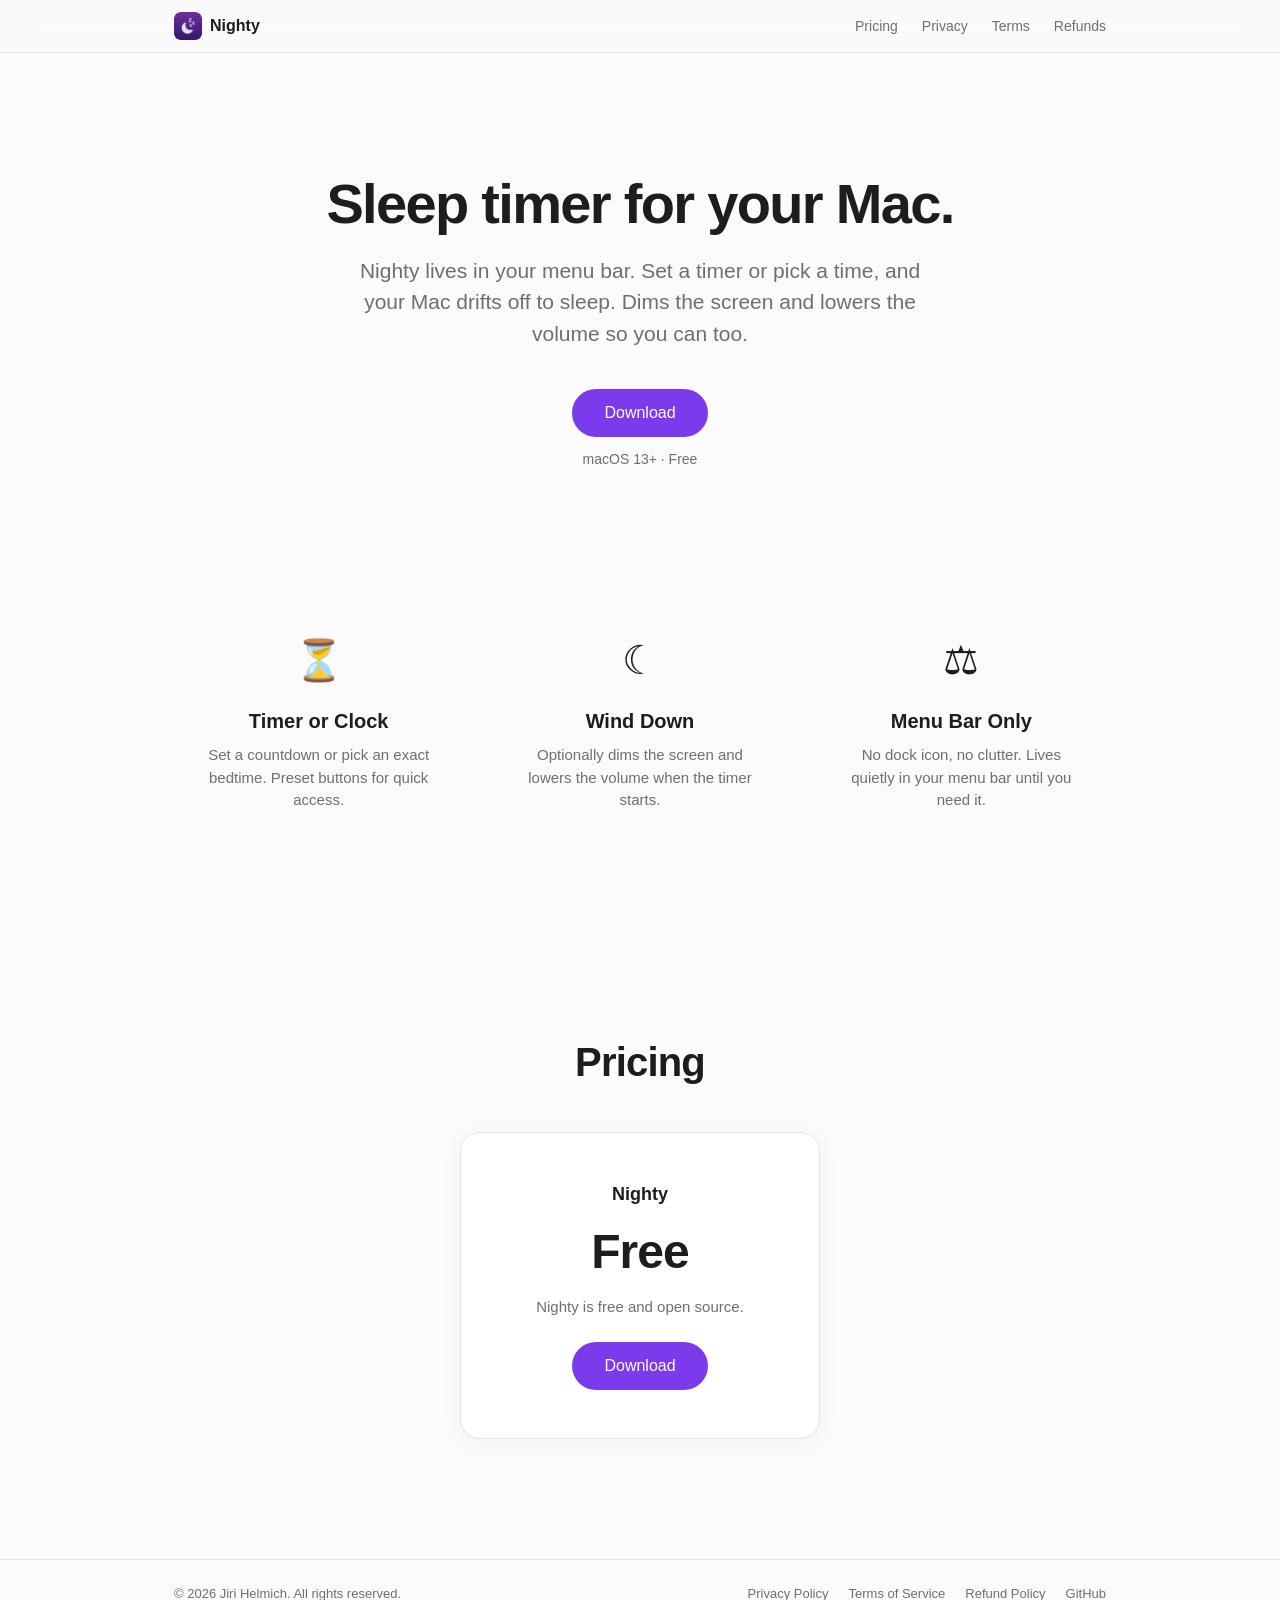
==== index.html @ 2838b52d "Initial site: landing page, privacy, terms, refund policies Apple-style static site for apps.helmich" ====
<!DOCTYPE html>
<html lang="en">
<head>
    <meta charset="UTF-8">
    <meta name="viewport" content="width=device-width, initial-scale=1.0">
    <title>Nighty — Sleep Timer for Mac</title>
    <meta name="description" content="Nighty is a lightweight macOS menu bar app that puts your Mac to sleep on a schedule.">
    <link rel="stylesheet" href="style.css">
</head>
<body>
    <nav>
        <div class="nav-inner">
            <a href="/" class="nav-brand">
                <img src="icon.png" alt="Nighty" class="nav-icon">
                <span>Nighty</span>
            </a>
            <div class="nav-links">
                <a href="#pricing">Pricing</a>
                <a href="/privacy.html">Privacy</a>
                <a href="/terms.html">Terms</a>
                <a href="/refunds.html">Refunds</a>
            </div>
        </div>
    </nav>

    <main>
        <!-- Hero -->
        <section class="hero">
            <h1>Sleep timer for your Mac.</h1>
            <p class="hero-sub">Nighty lives in your menu bar. Set a timer or pick a time, and your Mac drifts off to sleep. Dims the screen and lowers the volume so you can too.</p>
            <div class="hero-cta">
                <a href="https://github.com/jirihelmich/nighty/releases/latest" class="btn btn-primary">Download</a>
                <span class="hero-meta">macOS 13+ &middot; Free</span>
            </div>
        </section>

        <!-- Features -->
        <section class="features">
            <div class="feature">
                <div class="feature-icon">&#9203;</div>
                <h3>Timer or Clock</h3>
                <p>Set a countdown or pick an exact bedtime. Preset buttons for quick access.</p>
            </div>
            <div class="feature">
                <div class="feature-icon">&#9790;</div>
                <h3>Wind Down</h3>
                <p>Optionally dims the screen and lowers the volume when the timer starts.</p>
            </div>
            <div class="feature">
                <div class="feature-icon">&#9878;</div>
                <h3>Menu Bar Only</h3>
                <p>No dock icon, no clutter. Lives quietly in your menu bar until you need it.</p>
            </div>
        </section>

        <!-- Pricing -->
        <section class="pricing" id="pricing">
            <h2>Pricing</h2>
            <div class="price-card">
                <div class="price-name">Nighty</div>
                <div class="price-amount">Free</div>
                <p class="price-desc">Nighty is free and open source.</p>
                <a href="https://github.com/jirihelmich/nighty/releases/latest" class="btn btn-primary">Download</a>
            </div>
        </section>
    </main>

    <footer>
        <div class="footer-inner">
            <p>&copy; 2026 Jiri Helmich. All rights reserved.</p>
            <div class="footer-links">
                <a href="/privacy.html">Privacy Policy</a>
                <a href="/terms.html">Terms of Service</a>
                <a href="/refunds.html">Refund Policy</a>
                <a href="https://github.com/jirihelmich/nighty">GitHub</a>
            </div>
        </div>
    </footer>
</body>
</html>
---- style.css ----
:root {
    --text: #1d1d1f;
    --text-secondary: #6e6e73;
    --bg: #fbfbfd;
    --accent: #7c3aed;
    --accent-light: #ede9fe;
    --border: #e5e5ea;
    --radius: 12px;
    --max-width: 980px;
}

* {
    margin: 0;
    padding: 0;
    box-sizing: border-box;
}

body {
    font-family: -apple-system, BlinkMacSystemFont, "SF Pro Text", "Helvetica Neue", sans-serif;
    color: var(--text);
    background: var(--bg);
    -webkit-font-smoothing: antialiased;
    line-height: 1.5;
}

/* Nav */
nav {
    position: sticky;
    top: 0;
    z-index: 100;
    background: rgba(251, 251, 253, 0.8);
    backdrop-filter: blur(20px);
    -webkit-backdrop-filter: blur(20px);
    border-bottom: 1px solid var(--border);
}

.nav-inner {
    max-width: var(--max-width);
    margin: 0 auto;
    padding: 0 24px;
    height: 52px;
    display: flex;
    align-items: center;
    justify-content: space-between;
}

.nav-brand {
    display: flex;
    align-items: center;
    gap: 8px;
    text-decoration: none;
    color: var(--text);
    font-weight: 600;
    font-size: 16px;
}

.nav-icon {
    width: 28px;
    height: 28px;
    border-radius: 6px;
}

.nav-links {
    display: flex;
    gap: 24px;
}

.nav-links a {
    text-decoration: none;
    color: var(--text-secondary);
    font-size: 14px;
    transition: color 0.2s;
}

.nav-links a:hover {
    color: var(--text);
}

/* Hero */
.hero {
    max-width: var(--max-width);
    margin: 0 auto;
    padding: 120px 24px 80px;
    text-align: center;
}

.hero h1 {
    font-size: 56px;
    font-weight: 700;
    letter-spacing: -0.03em;
    line-height: 1.1;
    margin-bottom: 20px;
}

.hero-sub {
    font-size: 21px;
    color: var(--text-secondary);
    max-width: 600px;
    margin: 0 auto 40px;
    line-height: 1.5;
}

.hero-cta {
    display: flex;
    flex-direction: column;
    align-items: center;
    gap: 12px;
}

.hero-meta {
    font-size: 14px;
    color: var(--text-secondary);
}

/* Buttons */
.btn {
    display: inline-block;
    text-decoration: none;
    font-size: 16px;
    font-weight: 500;
    border-radius: 980px;
    padding: 12px 32px;
    transition: all 0.2s;
}

.btn-primary {
    background: var(--accent);
    color: white;
}

.btn-primary:hover {
    background: #6d28d9;
    transform: scale(1.02);
}

/* Features */
.features {
    max-width: var(--max-width);
    margin: 0 auto;
    padding: 40px 24px 100px;
    display: grid;
    grid-template-columns: repeat(3, 1fr);
    gap: 32px;
}

.feature {
    text-align: center;
    padding: 40px 24px;
}

.feature-icon {
    font-size: 40px;
    margin-bottom: 16px;
}

.feature h3 {
    font-size: 20px;
    font-weight: 600;
    margin-bottom: 8px;
}

.feature p {
    font-size: 15px;
    color: var(--text-secondary);
    line-height: 1.5;
}

/* Pricing */
.pricing {
    max-width: var(--max-width);
    margin: 0 auto;
    padding: 80px 24px;
    text-align: center;
}

.pricing h2 {
    font-size: 40px;
    font-weight: 700;
    letter-spacing: -0.02em;
    margin-bottom: 40px;
}

.price-card {
    max-width: 360px;
    margin: 0 auto;
    padding: 48px 40px;
    border-radius: 20px;
    background: white;
    border: 1px solid var(--border);
    box-shadow: 0 4px 24px rgba(0, 0, 0, 0.04);
}

.price-name {
    font-size: 18px;
    font-weight: 600;
    margin-bottom: 8px;
}

.price-amount {
    font-size: 48px;
    font-weight: 700;
    letter-spacing: -0.02em;
    margin-bottom: 8px;
}

.price-desc {
    font-size: 15px;
    color: var(--text-secondary);
    margin-bottom: 24px;
}

/* Footer */
footer {
    border-top: 1px solid var(--border);
    margin-top: 40px;
}

.footer-inner {
    max-width: var(--max-width);
    margin: 0 auto;
    padding: 24px;
    display: flex;
    justify-content: space-between;
    align-items: center;
}

.footer-inner p {
    font-size: 13px;
    color: var(--text-secondary);
}

.footer-links {
    display: flex;
    gap: 20px;
}

.footer-links a {
    text-decoration: none;
    color: var(--text-secondary);
    font-size: 13px;
    transition: color 0.2s;
}

.footer-links a:hover {
    color: var(--text);
}

/* Legal pages */
.legal {
    max-width: 680px;
    margin: 0 auto;
    padding: 80px 24px;
}

.legal h1 {
    font-size: 36px;
    font-weight: 700;
    letter-spacing: -0.02em;
    margin-bottom: 12px;
}

.legal .updated {
    font-size: 14px;
    color: var(--text-secondary);
    margin-bottom: 40px;
}

.legal h2 {
    font-size: 22px;
    font-weight: 600;
    margin-top: 40px;
    margin-bottom: 12px;
}

.legal p, .legal ul {
    font-size: 16px;
    color: var(--text-secondary);
    line-height: 1.7;
    margin-bottom: 16px;
}

.legal ul {
    padding-left: 24px;
}

.legal a {
    color: var(--accent);
    text-decoration: none;
}

.legal a:hover {
    text-decoration: underline;
}

/* Responsive */
@media (max-width: 768px) {
    .hero h1 {
        font-size: 36px;
    }

    .hero-sub {
        font-size: 18px;
    }

    .features {
        grid-template-columns: 1fr;
        gap: 16px;
    }

    .feature {
        padding: 24px;
    }

    .footer-inner {
        flex-direction: column;
        gap: 16px;
        text-align: center;
    }

    .nav-links {
        gap: 16px;
    }

    .nav-links a {
        font-size: 13px;
    }
}
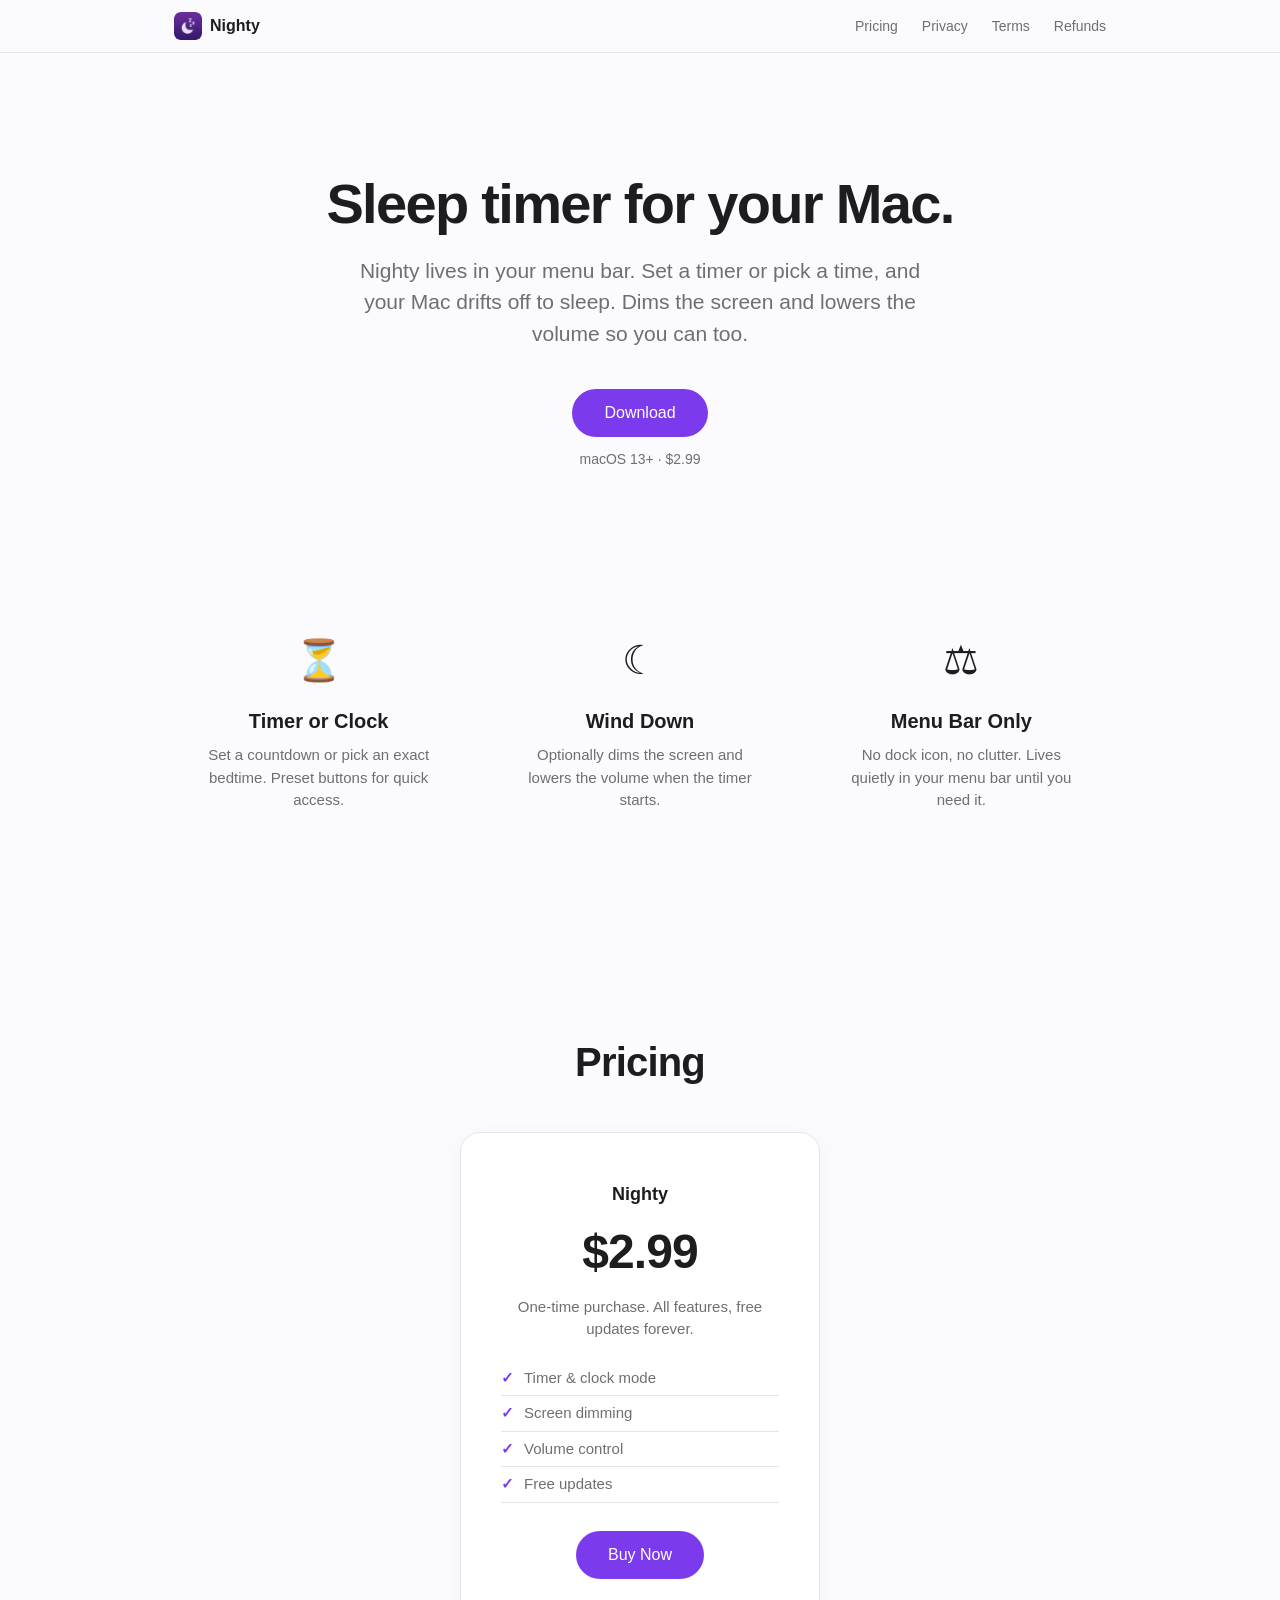
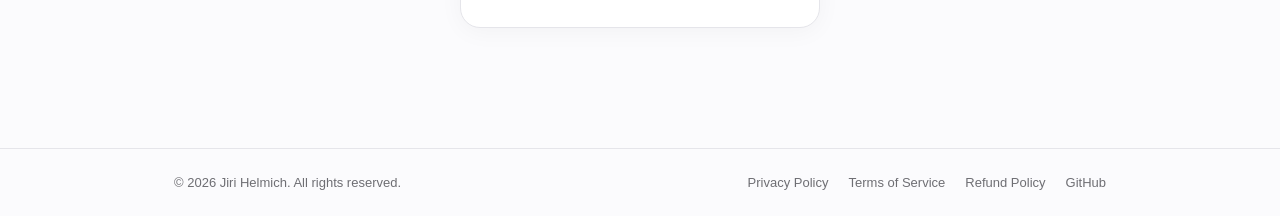
==== commit 6146d50f: "Update pricing to $2.99 one-time, add feature list, update refund policy Co-Authored-By: Claude Opus" ====
--- a/index.html
+++ b/index.html
@@ -30,7 +30,7 @@
             <p class="hero-sub">Nighty lives in your menu bar. Set a timer or pick a time, and your Mac drifts off to sleep. Dims the screen and lowers the volume so you can too.</p>
             <div class="hero-cta">
                 <a href="https://github.com/jirihelmich/nighty/releases/latest" class="btn btn-primary">Download</a>
-                <span class="hero-meta">macOS 13+ &middot; Free</span>
+                <span class="hero-meta">macOS 13+ &middot; $2.99</span>
             </div>
         </section>
 
@@ -58,9 +58,15 @@
             <h2>Pricing</h2>
             <div class="price-card">
                 <div class="price-name">Nighty</div>
-                <div class="price-amount">Free</div>
-                <p class="price-desc">Nighty is free and open source.</p>
-                <a href="https://github.com/jirihelmich/nighty/releases/latest" class="btn btn-primary">Download</a>
+                <div class="price-amount">$2.99</div>
+                <p class="price-desc">One-time purchase. All features, free updates forever.</p>
+                <ul class="price-features">
+                    <li>Timer &amp; clock mode</li>
+                    <li>Screen dimming</li>
+                    <li>Volume control</li>
+                    <li>Free updates</li>
+                </ul>
+                <a href="#" class="btn btn-primary">Buy Now</a>
             </div>
         </section>
     </main>
--- a/style.css
+++ b/style.css
@@ -206,7 +206,28 @@
 .price-desc {
     font-size: 15px;
     color: var(--text-secondary);
-    margin-bottom: 24px;
+    margin-bottom: 20px;
+}
+
+.price-features {
+    list-style: none;
+    padding: 0;
+    margin-bottom: 28px;
+    text-align: left;
+}
+
+.price-features li {
+    font-size: 15px;
+    color: var(--text-secondary);
+    padding: 6px 0;
+    border-bottom: 1px solid var(--border);
+}
+
+.price-features li::before {
+    content: "\2713";
+    color: var(--accent);
+    font-weight: 600;
+    margin-right: 10px;
 }
 
 /* Footer */
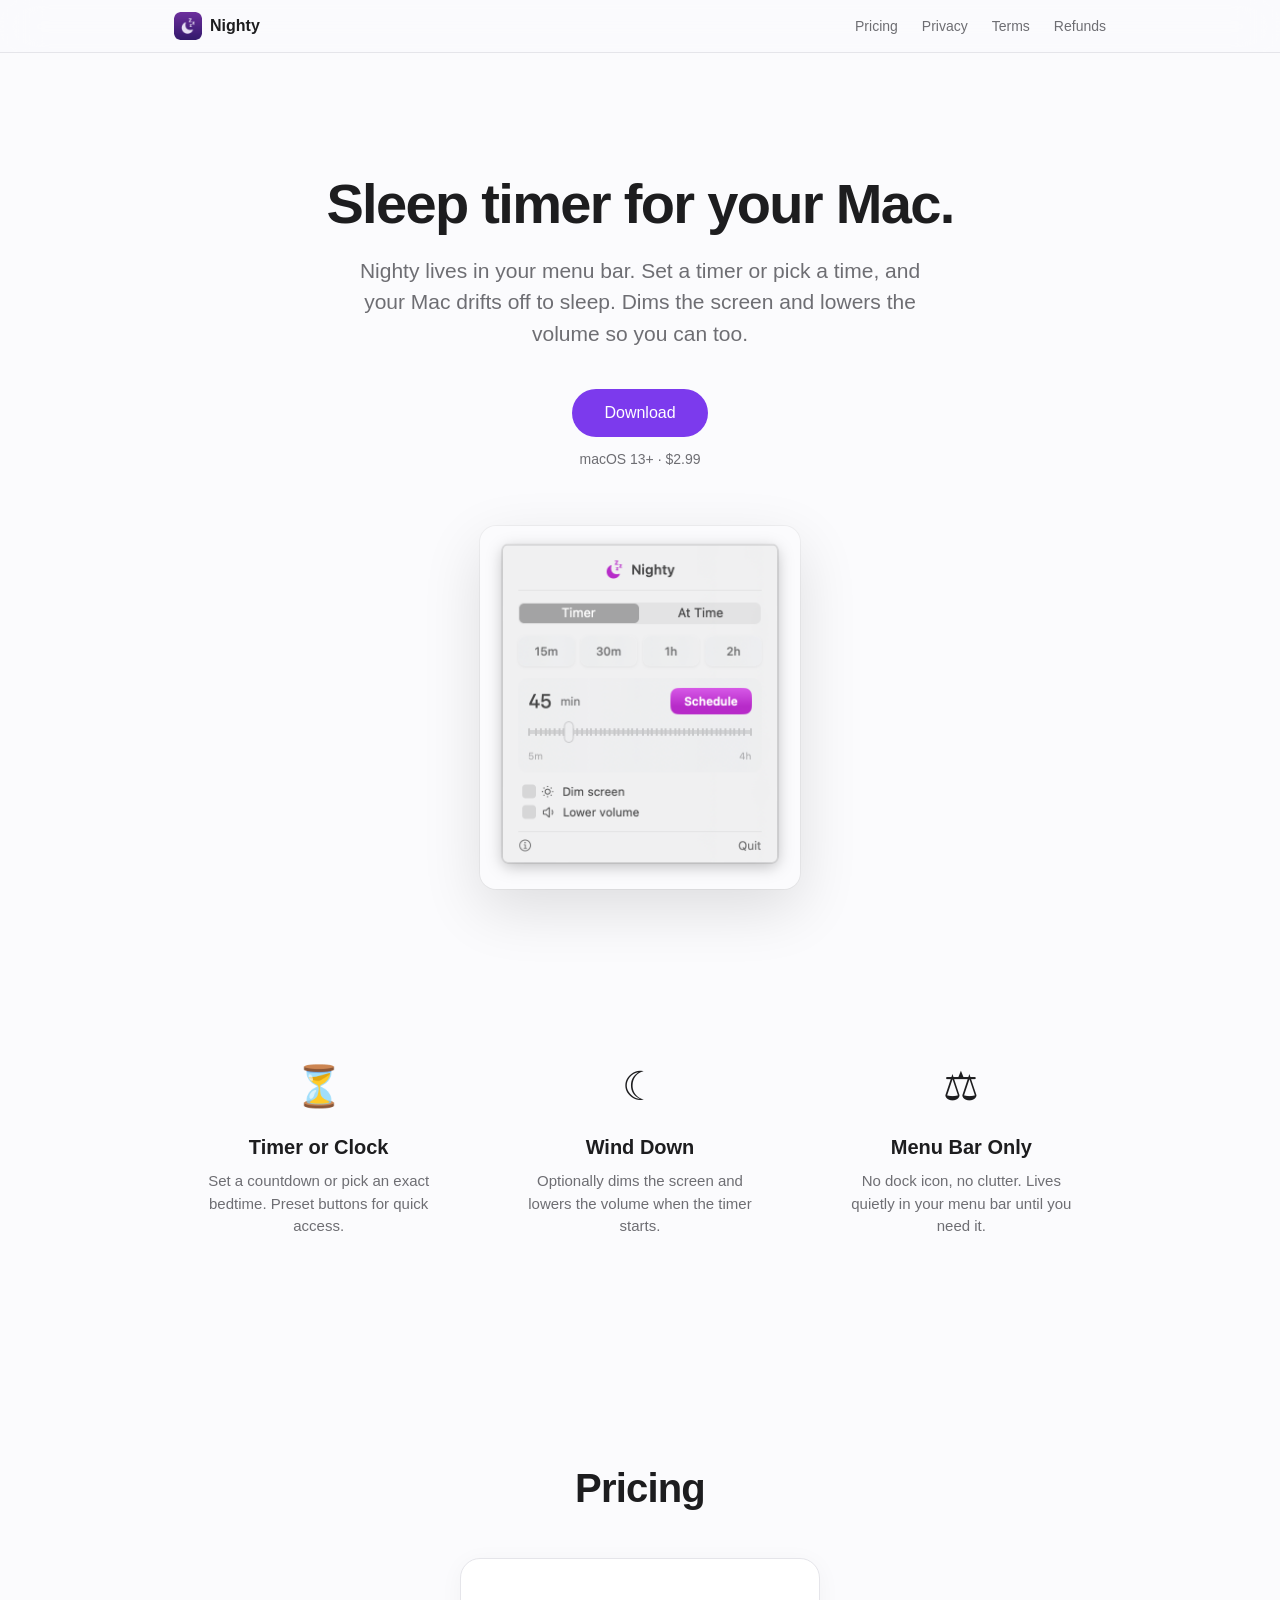
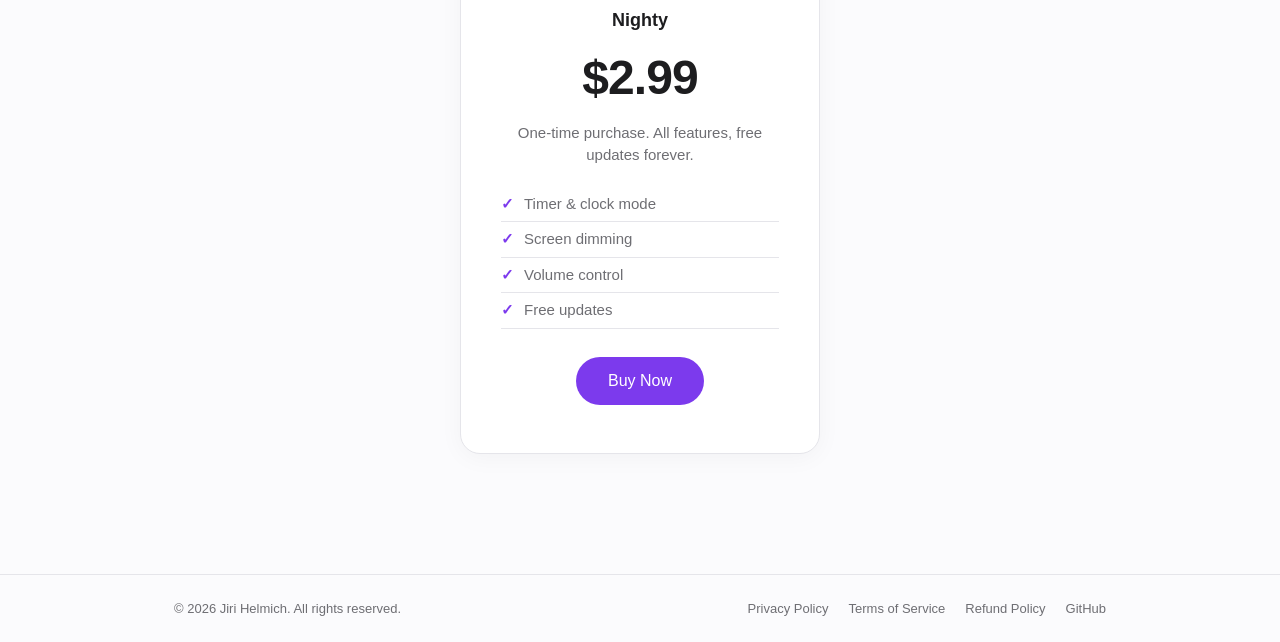
==== commit 2699c6cd: "Add app screenshot to hero section Co-Authored-By: Claude Opus 4.6 <noreply@anthropic.com>" ====
--- a/index.html
+++ b/index.html
@@ -31,6 +31,9 @@
             <div class="hero-cta">
                 <a href="https://github.com/jirihelmich/nighty/releases/latest" class="btn btn-primary">Download</a>
                 <span class="hero-meta">macOS 13+ &middot; $2.99</span>
+            </div>
+            <div class="hero-screenshot">
+                <img src="screenshot.png" alt="Nighty app screenshot">
             </div>
         </section>
 
--- a/style.css
+++ b/style.css
@@ -112,6 +112,17 @@
     color: var(--text-secondary);
 }
 
+.hero-screenshot {
+    margin-top: 56px;
+}
+
+.hero-screenshot img {
+    max-width: 320px;
+    width: 100%;
+    border-radius: 16px;
+    box-shadow: 0 20px 60px rgba(0, 0, 0, 0.12), 0 0 0 1px rgba(0, 0, 0, 0.04);
+}
+
 /* Buttons */
 .btn {
     display: inline-block;
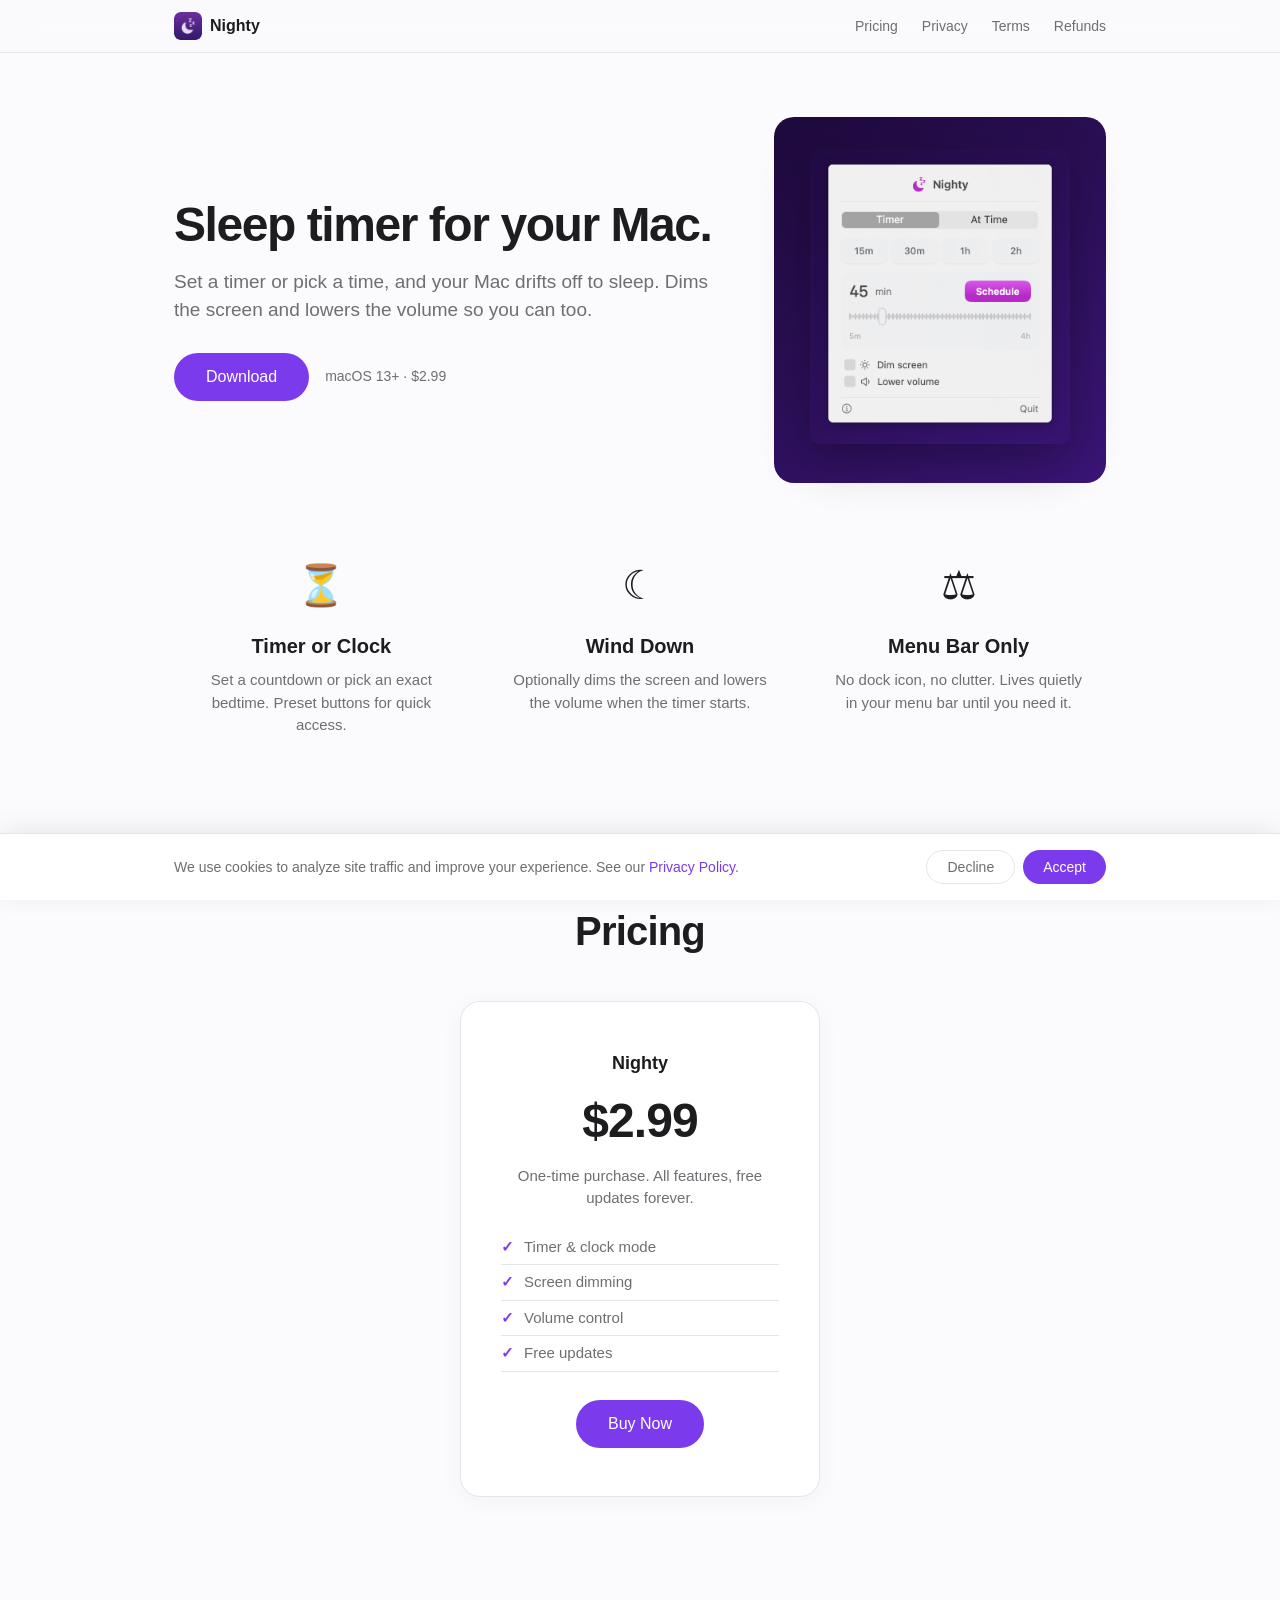
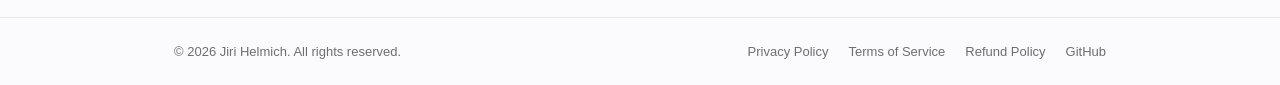
==== commit 649fe03d: "Add cookie consent banner and Google Analytics (GA4) - Cookie banner asks for consent before loading" ====
--- a/index.html
+++ b/index.html
@@ -26,14 +26,20 @@
     <main>
         <!-- Hero -->
         <section class="hero">
-            <h1>Sleep timer for your Mac.</h1>
-            <p class="hero-sub">Nighty lives in your menu bar. Set a timer or pick a time, and your Mac drifts off to sleep. Dims the screen and lowers the volume so you can too.</p>
-            <div class="hero-cta">
-                <a href="https://github.com/jirihelmich/nighty/releases/latest" class="btn btn-primary">Download</a>
-                <span class="hero-meta">macOS 13+ &middot; $2.99</span>
-            </div>
-            <div class="hero-screenshot">
-                <img src="screenshot.png" alt="Nighty app screenshot">
+            <div class="hero-columns">
+                <div class="hero-text">
+                    <h1>Sleep timer for your Mac.</h1>
+                    <p class="hero-sub">Set a timer or pick a time, and your Mac drifts off to sleep. Dims the screen and lowers the volume so you can too.</p>
+                    <div class="hero-cta">
+                        <a href="https://github.com/jirihelmich/nighty/releases/latest" class="btn btn-primary">Download</a>
+                        <span class="hero-meta">macOS 13+ &middot; $2.99</span>
+                    </div>
+                </div>
+                <div class="hero-screenshot">
+                    <div class="hero-screenshot-card">
+                        <img src="screenshot.png" alt="Nighty app screenshot">
+                    </div>
+                </div>
             </div>
         </section>
 
@@ -85,5 +91,6 @@
             </div>
         </div>
     </footer>
+    <script src="analytics.js"></script>
 </body>
 </html>
--- a/style.css
+++ b/style.css
@@ -80,31 +80,38 @@
 .hero {
     max-width: var(--max-width);
     margin: 0 auto;
-    padding: 120px 24px 80px;
-    text-align: center;
+    padding: 64px 24px 32px;
+}
+
+.hero-columns {
+    display: flex;
+    align-items: center;
+    gap: 56px;
+}
+
+.hero-text {
+    flex: 1;
 }
 
 .hero h1 {
-    font-size: 56px;
+    font-size: 48px;
     font-weight: 700;
     letter-spacing: -0.03em;
     line-height: 1.1;
-    margin-bottom: 20px;
+    margin-bottom: 16px;
 }
 
 .hero-sub {
-    font-size: 21px;
-    color: var(--text-secondary);
-    max-width: 600px;
-    margin: 0 auto 40px;
+    font-size: 19px;
+    color: var(--text-secondary);
     line-height: 1.5;
+    margin-bottom: 28px;
 }
 
 .hero-cta {
     display: flex;
-    flex-direction: column;
-    align-items: center;
-    gap: 12px;
+    align-items: center;
+    gap: 16px;
 }
 
 .hero-meta {
@@ -113,14 +120,19 @@
 }
 
 .hero-screenshot {
-    margin-top: 56px;
+    flex-shrink: 0;
+}
+
+.hero-screenshot-card {
+    background: linear-gradient(145deg, #1e0a3c, #3b1578);
+    border-radius: 20px;
+    padding: 32px 36px;
 }
 
 .hero-screenshot img {
-    max-width: 320px;
-    width: 100%;
-    border-radius: 16px;
-    box-shadow: 0 20px 60px rgba(0, 0, 0, 0.12), 0 0 0 1px rgba(0, 0, 0, 0.04);
+    width: 260px;
+    border-radius: 10px;
+    box-shadow: 0 16px 48px rgba(0, 0, 0, 0.3);
 }
 
 /* Buttons */
@@ -148,15 +160,15 @@
 .features {
     max-width: var(--max-width);
     margin: 0 auto;
-    padding: 40px 24px 100px;
+    padding: 16px 24px 60px;
     display: grid;
     grid-template-columns: repeat(3, 1fr);
-    gap: 32px;
+    gap: 24px;
 }
 
 .feature {
     text-align: center;
-    padding: 40px 24px;
+    padding: 24px 20px;
 }
 
 .feature-icon {
@@ -277,6 +289,88 @@
     color: var(--text);
 }
 
+/* Cookie Banner */
+#cookie-banner {
+    position: fixed;
+    bottom: 0;
+    left: 0;
+    right: 0;
+    z-index: 200;
+    background: white;
+    border-top: 1px solid var(--border);
+    box-shadow: 0 -4px 24px rgba(0, 0, 0, 0.08);
+}
+
+.cookie-banner-inner {
+    max-width: var(--max-width);
+    margin: 0 auto;
+    padding: 16px 24px;
+    display: flex;
+    align-items: center;
+    justify-content: space-between;
+    gap: 24px;
+}
+
+.cookie-banner-inner p {
+    font-size: 14px;
+    color: var(--text-secondary);
+    margin: 0;
+}
+
+.cookie-banner-inner a {
+    color: var(--accent);
+    text-decoration: none;
+}
+
+.cookie-banner-inner a:hover {
+    text-decoration: underline;
+}
+
+.cookie-banner-buttons {
+    display: flex;
+    gap: 8px;
+    flex-shrink: 0;
+}
+
+.cookie-btn {
+    font-size: 14px;
+    font-weight: 500;
+    padding: 8px 20px;
+    border-radius: 980px;
+    border: none;
+    cursor: pointer;
+    transition: all 0.2s;
+    font-family: inherit;
+}
+
+.cookie-btn-primary {
+    background: var(--accent);
+    color: white;
+}
+
+.cookie-btn-primary:hover {
+    background: #6d28d9;
+}
+
+.cookie-btn-secondary {
+    background: transparent;
+    color: var(--text-secondary);
+    border: 1px solid var(--border);
+}
+
+.cookie-btn-secondary:hover {
+    border-color: var(--text-secondary);
+    color: var(--text);
+}
+
+@media (max-width: 768px) {
+    .cookie-banner-inner {
+        flex-direction: column;
+        text-align: center;
+        gap: 12px;
+    }
+}
+
 /* Legal pages */
 .legal {
     max-width: 680px;
@@ -326,12 +420,26 @@
 
 /* Responsive */
 @media (max-width: 768px) {
+    .hero-columns {
+        flex-direction: column;
+        text-align: center;
+        gap: 32px;
+    }
+
+    .hero-cta {
+        justify-content: center;
+    }
+
     .hero h1 {
         font-size: 36px;
     }
 
     .hero-sub {
         font-size: 18px;
+    }
+
+    .hero-screenshot img {
+        width: 240px;
     }
 
     .features {
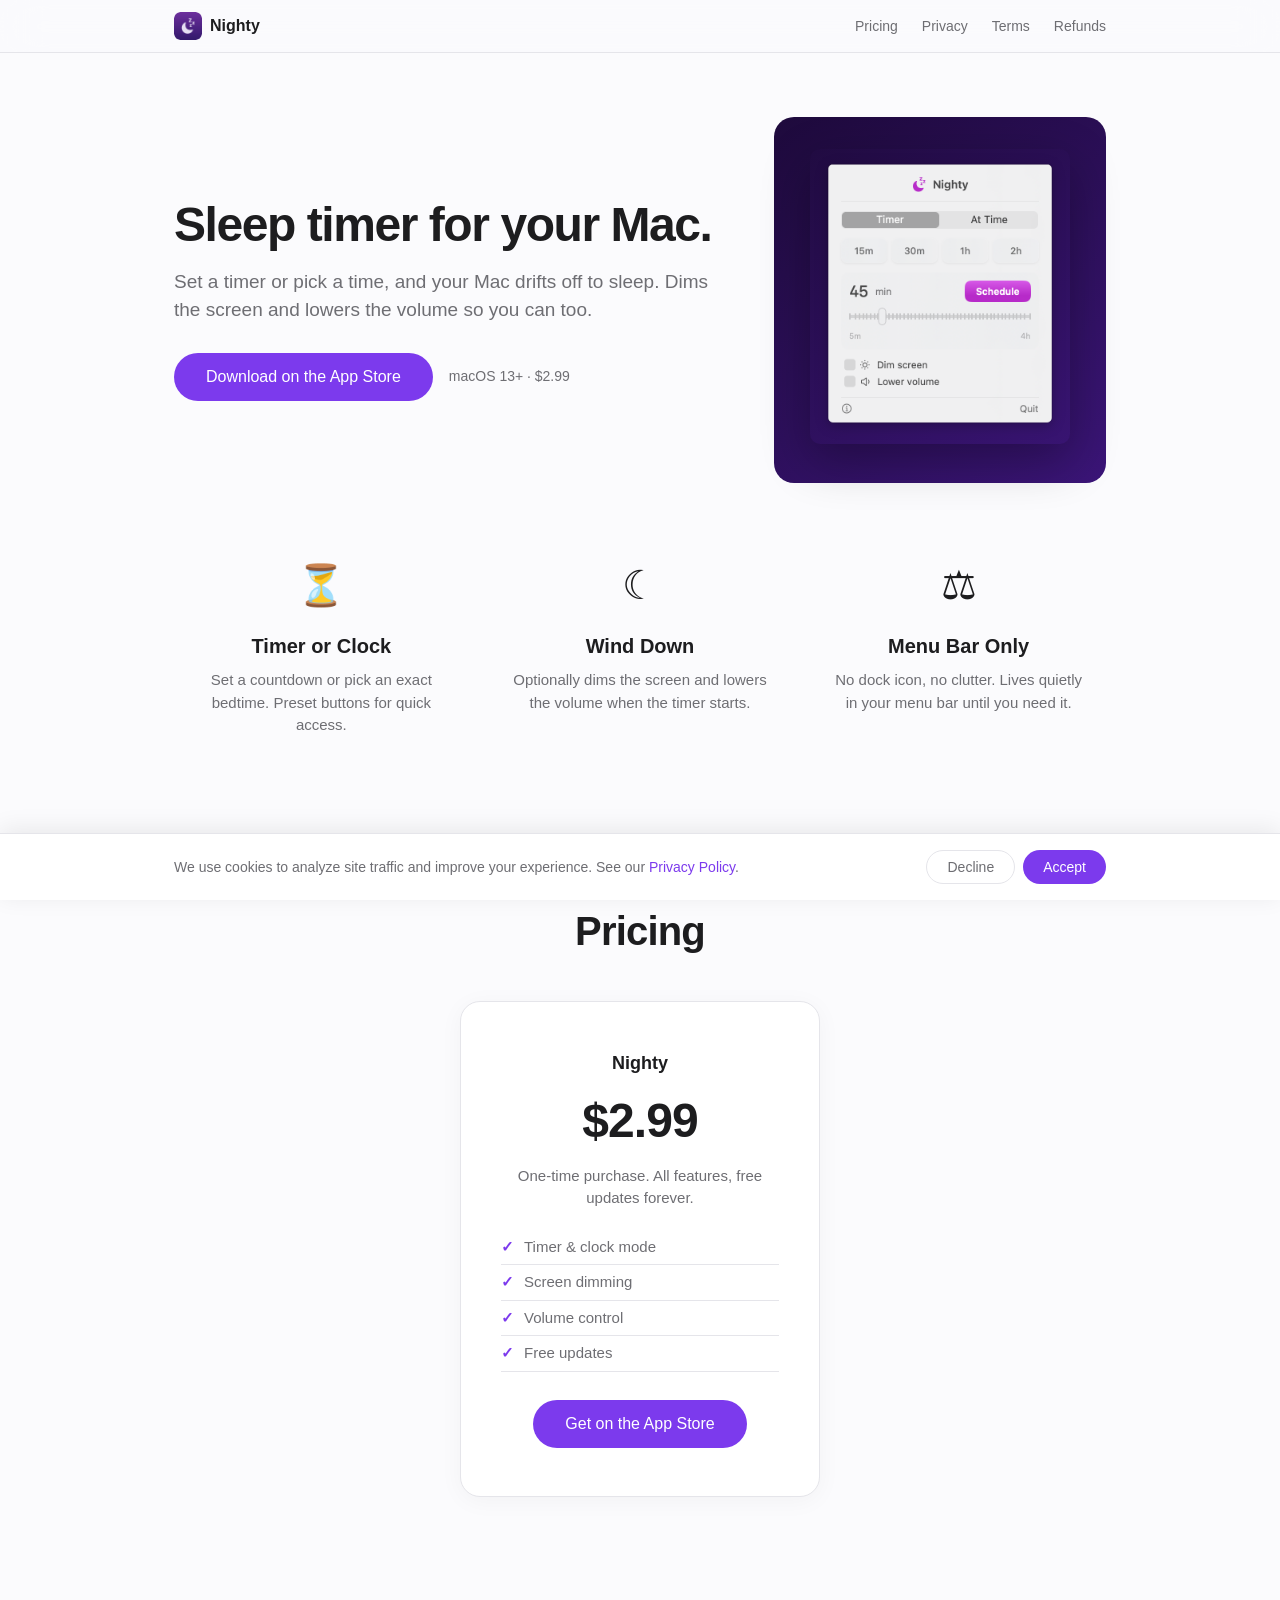
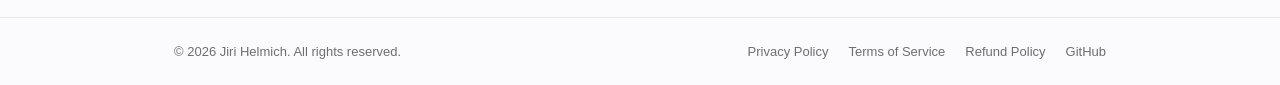
==== commit 94bdbbb1: "Update CTAs to App Store link and refund policy to Apple Point download and buy buttons to the App S" ====
--- a/index.html
+++ b/index.html
@@ -31,7 +31,7 @@
                     <h1>Sleep timer for your Mac.</h1>
                     <p class="hero-sub">Set a timer or pick a time, and your Mac drifts off to sleep. Dims the screen and lowers the volume so you can too.</p>
                     <div class="hero-cta">
-                        <a href="https://github.com/jirihelmich/nighty/releases/latest" class="btn btn-primary">Download</a>
+                        <a href="https://apps.apple.com/app/id6760251469" class="btn btn-primary">Download on the App Store</a>
                         <span class="hero-meta">macOS 13+ &middot; $2.99</span>
                     </div>
                 </div>
@@ -75,7 +75,7 @@
                     <li>Volume control</li>
                     <li>Free updates</li>
                 </ul>
-                <a href="#" class="btn btn-primary">Buy Now</a>
+                <a href="https://apps.apple.com/app/id6760251469" class="btn btn-primary">Get on the App Store</a>
             </div>
         </section>
     </main>
